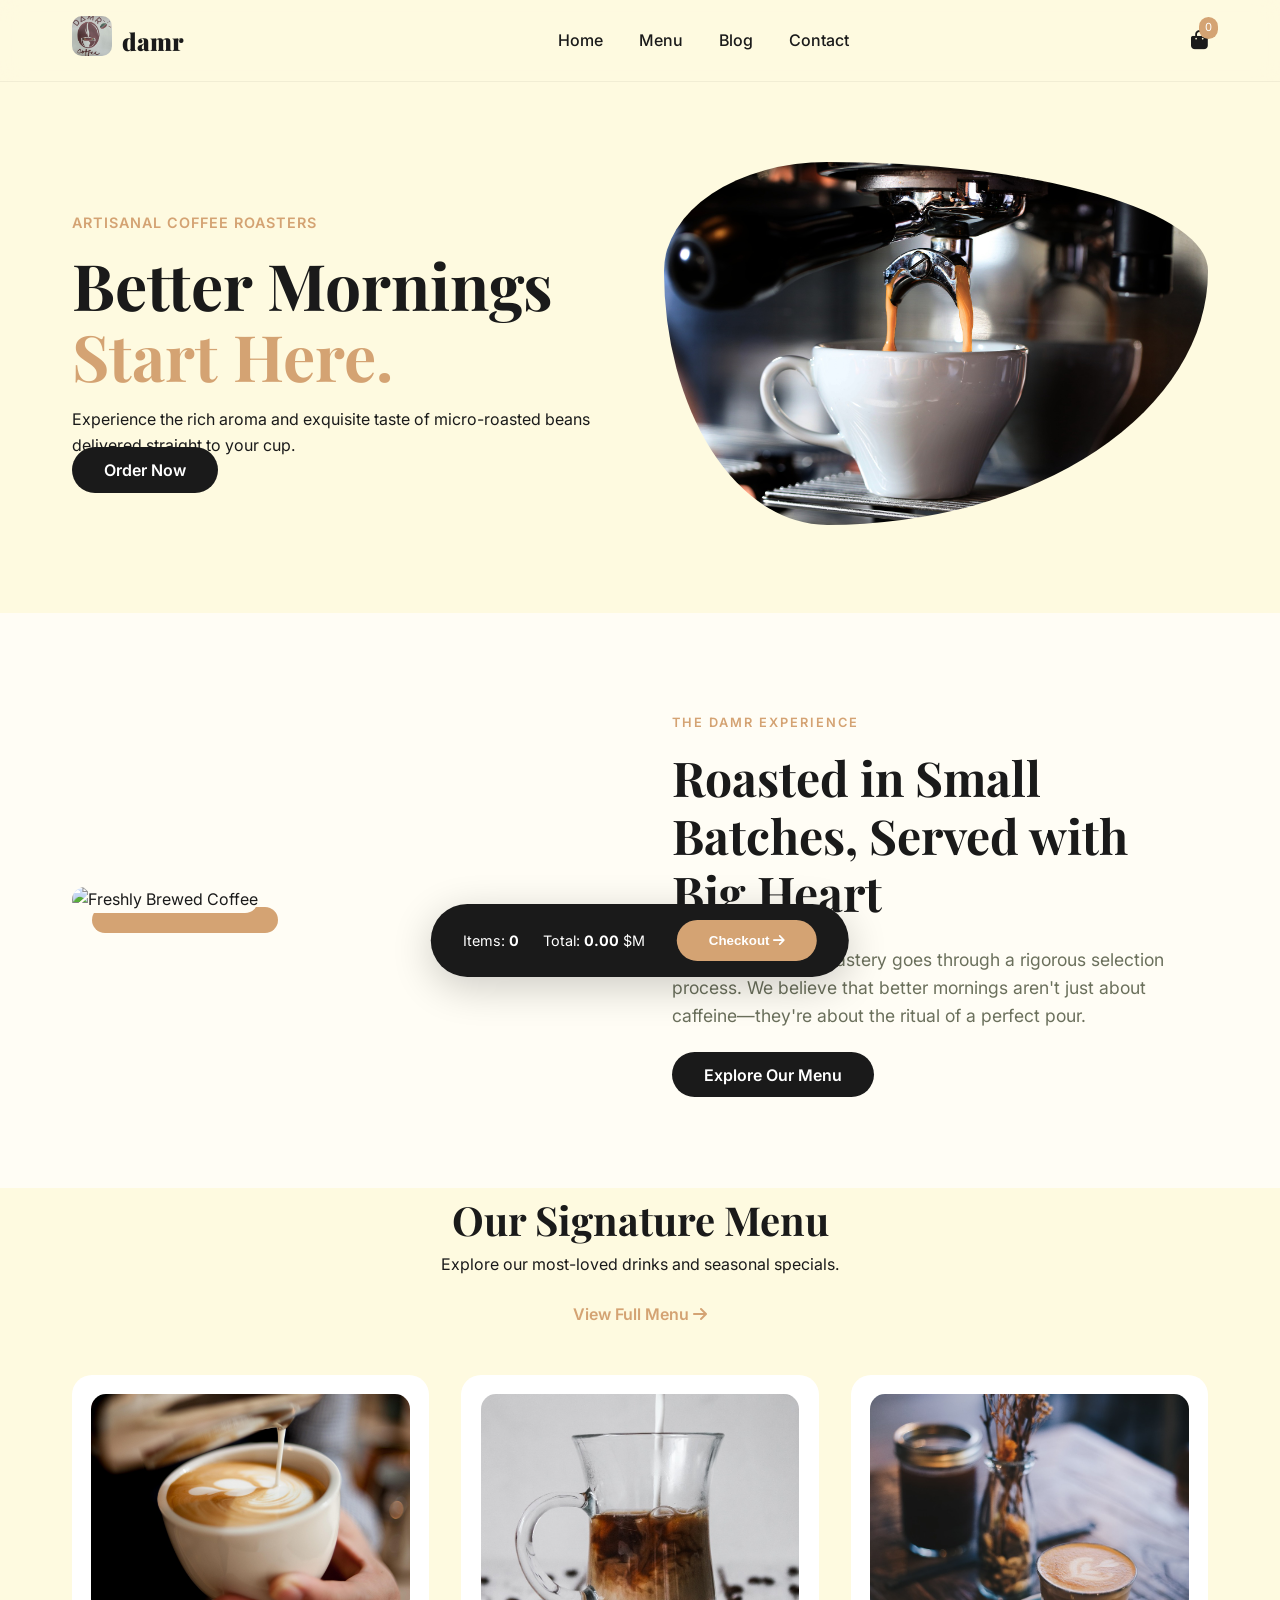
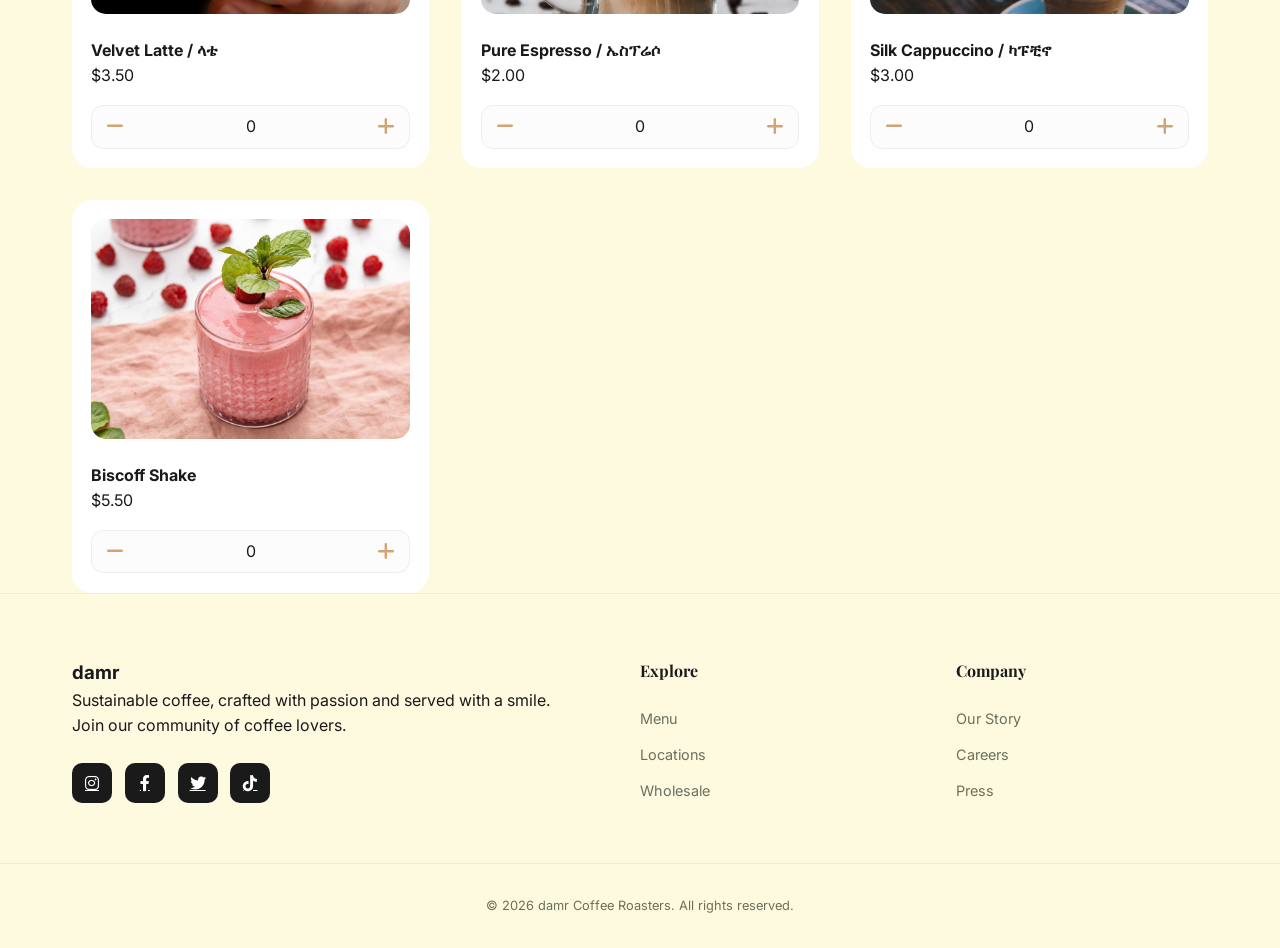
==== index.html @ 45ee6c29 "making a restaurant-web" ====
<!DOCTYPE html>
<html lang="en">
<head>
    <meta charset="UTF-8">
    <meta name="viewport" content="width=device-width, initial-scale=1.0">
    <title>damr | Premium Coffee Roasters</title>
    <link href="https://fonts.googleapis.com/css2?family=Inter:wght@300;400;600&family=Playfair+Display:wght@700;900&display=swap" rel="stylesheet">
    <link rel="stylesheet" href="https://cdnjs.cloudflare.com/ajax/libs/font-awesome/6.0.0/css/all.min.css">
    <link rel="stylesheet" href="style.css">
</head>
<body>

    <header class="header">
        <div class="container nav-wrapper">
            <div class="logo">
                <div class="logo-img-wrapper">
                    <img src="images/damr.jpg" alt="damr logo" onerror="this.src='https://placehold.co/40x40?text=D'">
                </div>
                <span>damr</span>
            </div>
            <nav class="navbar">
                <a href="#home" class="active">Home</a>
                <a href="pages/menu.html">Menu</a>
                <a href="#blog">Blog</a>
                <a href="pages/contact.html">Contact</a>
            </nav>
            <div class="nav-actions">
                <div class="cart-trigger">
                    <i class="fas fa-shopping-bag"></i>
                    <span class="cart-badge" id="item-count-badge">0</span>
                </div>
            </div>
        </div>
    </header>

    <main>
        <section class="hero" id="home">
            <div class="container hero-grid">
                <div class="hero-text">
                    <span class="tagline">Artisanal Coffee Roasters</span>
                    <h1>Better Mornings <br><span class="accent">Start Here.</span></h1>
                    <p>Experience the rich aroma and exquisite taste of micro-roasted beans delivered straight to your cup.</p>
                    <div class="hero-btns">
                        <a href="pages/menu.html" class="btn btn-primary">Order Now</a>
                    </div>
                </div>
                <div class="hero-visual">
                    <div class="image-blob">
                        <img src="images/p11.jpg" alt="Specialty Coffee">
                    </div>
                </div>
            </div>
        </section>

        <section class="discovery-section">
            <div class="container discovery-grid">
                <div class="discovery-image">
                    <img src="https://images.unsplash.com/photo-1495474472287-4d71bcdd2085?auto=format&fit=crop&q=80&w=1500" alt="Freshly Brewed Coffee">
                </div>
                <div class="discovery-content">
                    <span class="tagline">The damr Experience</span>
                    <h2>Roasted in Small Batches, Served with Big Heart</h2>
                    <p>Every bean in our roastery goes through a rigorous selection process. We believe that better mornings aren't just about caffeine—they're about the ritual of a perfect pour.</p>
                    <a href="pages/menu.html" class="btn btn-primary">Explore Our Menu</a>
                </div>
            </div>
        </section>

        <section class="menu-section" id="menu">
            <div class="container">
                <div class="section-header">
                    <h2>Our Signature Menu</h2>
                    <p>Explore our most-loved drinks and seasonal specials.</p>
                    <a href="pages/menu.html" class="view-all-link">View Full Menu <i class="fas fa-arrow-right"></i></a>
                </div>
                
                <div id="product-list" class="product-grid">
                    </div>

                <div class="cart-bar" id="cart-summary-bar">
                    <div class="cart-info">
                        <p>Items: <strong id="item-count">0</strong></p>
                        <p>Total: <strong id="total-bill">0.00</strong> $M</p>
                    </div>
                    <button id="checkout-btn" class="btn btn-accent">Checkout <i class="fas fa-arrow-right"></i></button>
                </div>
            </div>
        </section>
    </main>

    <footer class="footer">
        <div class="container footer-grid">
            <div class="footer-brand">
                <h3>damr</h3>
                <p>Sustainable coffee, crafted with passion and served with a smile. Join our community of coffee lovers.</p>
                <div class="socials">
                    <a href="#" class="ig"><i class="fab fa-instagram"></i></a>
                    <a href="#" class="fb"><i class="fab fa-facebook-f"></i></a>
                    <a href="#" class="tw"><i class="fab fa-twitter"></i></a>
                    <a href="#" class="tk"><i class="fab fa-tiktok"></i></a>
                </div>
            </div>
            <div class="footer-links">
                <h4>Explore</h4>
                <a href="pages/menu.html">Menu</a>
                <a href="#">Locations</a>
                <a href="#">Wholesale</a>
            </div>
            <div class="footer-links">
                <h4>Company</h4>
                <a href="#">Our Story</a>
                <a href="#">Careers</a>
                <a href="#">Press</a>
            </div>
        </div>
        <div class="copyright">
            &copy; 2026 damr Coffee Roasters. All rights reserved.
        </div>
    </footer>

    <script src="script.js"></script>
</body>
</html>
---- style.css ----
:root {
    --primary: #1a1a1a;
    --accent: #d4a373;
    --accent-hover: #bc8a5f;
    --bg-light: #fefae0;
    --white: #ffffff;
    --text-muted: #6b705c;
    --transition: all 0.4s cubic-bezier(0.165, 0.84, 0.44, 1);
}

* { margin: 0; padding: 0; box-sizing: border-box; scroll-behavior: smooth; }
@keyframes fadeIn {
    from { opacity: 0; transform: translateY(15px); }
    to { opacity: 1; transform: translateY(0); }
}

.product-card {
    opacity: 0; /* Ensures they only show once animation starts */
}

body {
    font-family: 'Inter', sans-serif;
    background-color: var(--bg-light);
    color: var(--primary);
    line-height: 1.6;
}

.container { max-width: 1200px; margin: 0 auto; padding: 0 2rem; }

/* Header & Nav */
.header {
    background: rgba(254, 250, 224, 0.85);
    backdrop-filter: blur(12px);
    padding: 1rem 0;
    position: sticky;
    top: 0;
    z-index: 1000;
    border-bottom: 1px solid rgba(0,0,0,0.05);
}

.nav-wrapper { display: flex; justify-content: space-between; align-items: center; }

.logo { display: flex; align-items: center; gap: 10px; font-family: 'Playfair Display', serif; font-size: 1.5rem; font-weight: 900; }
.logo-img-wrapper img { width: 40px; height: 40px; border-radius: 10px; object-fit: cover; }

.navbar a { margin-left: 2rem; text-decoration: none; color: var(--primary); font-weight: 500; transition: var(--transition); }
.navbar a:hover { color: var(--accent); }

.cart-trigger { position: relative; cursor: pointer; font-size: 1.2rem; }
.cart-badge { position: absolute; top: -8px; right: -10px; background: var(--accent); color: white; font-size: 0.7rem; padding: 2px 6px; border-radius: 50px; }

/* Hero */
.hero { padding: 80px 0; }
.hero-grid { display: grid; grid-template-columns: 1fr 1fr; align-items: center; gap: 3rem; }
.hero-text h1 { font-family: 'Playfair Display', serif; font-size: 4rem; line-height: 1.1; margin: 1rem 0; }
.hero-text .accent { color: var(--accent); }
.hero-visual img { width: 100%; border-radius: 30% 70% 70% 30% / 30% 30% 70% 70%; animation: morph 8s ease-in-out infinite; }

@keyframes morph {
    0% { border-radius: 30% 70% 70% 30% / 30% 30% 70% 70%; }
    50% { border-radius: 70% 30% 30% 70% / 70% 70% 30% 30%; }
    100% { border-radius: 30% 70% 70% 30% / 30% 30% 70% 70%; }
}

.btn { padding: 0.8rem 2rem; border-radius: 50px; text-decoration: none; font-weight: 600; cursor: pointer; border: none; transition: var(--transition); }
.btn-primary { background: var(--primary); color: white; }
.btn-accent { background: var(--accent); color: white; }

/* Menu */
.section-header { text-align: center; margin-bottom: 3rem; }
.section-header h2 { font-family: 'Playfair Display', serif; font-size: 2.5rem; }
.product-grid { display: grid; grid-template-columns: repeat(auto-fill, minmax(280px, 1fr)); gap: 2rem; }
.product-card { background: white; padding: 1.2rem; border-radius: 20px; transition: var(--transition); }
.product-card:hover { transform: translateY(-10px); box-shadow: 0 15px 30px rgba(0,0,0,0.05); }
.product-card img { width: 100%; height: 220px; object-fit: cover; border-radius: 15px; margin-bottom: 1rem; }

.qty-controls { display: flex; align-items: center; justify-content: space-between; background: #fcfcfc; padding: 0.5rem; border-radius: 12px; margin-top: 1rem; border: 1px solid #eee; }
.qty-btn { background: none; border: none; font-size: 1.2rem; cursor: pointer; color: var(--accent); width: 30px; }

/* Cart Bar */
.cart-bar { position: fixed; bottom: 2rem; left: 50%; transform: translateX(-50%) translateY(150%); background: var(--primary); color: white; padding: 1rem 2rem; border-radius: 100px; display: flex; align-items: center; gap: 2rem; transition: var(--transition); z-index: 1001; box-shadow: 0 10px 40px rgba(0,0,0,0.2); }
.cart-bar.visible { transform: translateX(-50%) translateY(0); }
.cart-info { display: flex; gap: 1.5rem; font-size: 0.9rem; }

/* Footer & Socials */
.footer { padding: 4rem 0 2rem; border-top: 1px solid rgba(0,0,0,0.05); }
.footer-grid { display: grid; grid-template-columns: 2fr 1fr 1fr; gap: 4rem; margin-bottom: 3rem; }
.footer-links h4 { margin-bottom: 1.5rem; font-family: 'Playfair Display', serif; }
.footer-links a { display: block; text-decoration: none; color: var(--text-muted); margin-bottom: 0.8rem; font-size: 0.9rem; }

.socials { display: flex; gap: 0.8rem; margin-top: 1.5rem; }
.socials a { 
    display: flex; align-items: center; justify-content: center; 
    width: 40px; height: 40px; background: var(--primary); 
    color: white; border-radius: 10px; transition: var(--transition); 
}
.socials a:hover { transform: translateY(-5px) rotate(5deg); }
.socials a.ig:hover { background: #E1306C; }
.socials a.fb:hover { background: #1877F2; }
.socials a.tw:hover { background: #1DA1F2; }

.copyright { text-align: center; padding-top: 2rem; border-top: 1px solid rgba(0,0,0,0.05); color: var(--text-muted); font-size: 0.8rem; width: 100%; }

/* Mobile */
@media (max-width: 768px) {
    .hero-grid { grid-template-columns: 1fr; text-align: center; }
    .hero-text h1 { font-size: 2.8rem; }
    .footer-grid { grid-template-columns: 1fr; gap: 2rem; }
    .navbar { display: none; }
}
/* Contact Page Specific Styles */
.contact-page {
    padding: 80px 0;
    min-height: 80vh;
    display: flex;
    align-items: center;
}

.contact-container {
    display: grid;
    grid-template-columns: 1fr 1.5fr;
    background: white;
    border-radius: 30px;
    overflow: hidden;
    box-shadow: 0 20px 60px rgba(0,0,0,0.05);
}

.contact-info-panel {
    background: var(--primary);
    color: white;
    padding: 3rem;
}

.contact-info-panel h2 {
    font-family: 'Playfair Display', serif;
    font-size: 2.5rem;
    margin-bottom: 1rem;
}

.info-item {
    display: flex;
    gap: 1.5rem;
    margin: 2rem 0;
}

.info-item i {
    color: var(--accent);
    font-size: 1.5rem;
    margin-top: 5px;
}

.contact-form-panel {
    padding: 3rem;
}

.form-group {
    margin-bottom: 1.5rem;
}

.form-group label {
    display: block;
    font-weight: 600;
    margin-bottom: 0.5rem;
    font-size: 0.9rem;
}

.form-group input, 
.form-group textarea {
    width: 100%;
    padding: 0.8rem 1rem;
    border-radius: 12px;
    border: 1px solid #eee;
    background: #fcfcfc;
    font-family: inherit;
    transition: var(--transition);
}

.form-group input:focus, 
.form-group textarea:focus {
    outline: none;
    border-color: var(--accent);
    background: white;
}

@media (max-width: 768px) {
    .contact-container { grid-template-columns: 1fr; }
    .contact-info-panel { padding: 2rem; }
}
/* Discovery Section (The Middle Part) */
.discovery-section {
    padding: 100px 0;
    background-color: #fffdf5; /* Subtle contrast from the main background */
}

.discovery-grid {
    display: grid;
    grid-template-columns: 1fr 1fr;
    gap: 4rem;
    align-items: center;
}

.discovery-image img {
    width: 100%;
    border-radius: 24px;
    box-shadow: 20px 20px 0px var(--accent); /* Creative offset shadow */
    object-fit: cover;
}

.discovery-content .tagline {
    color: var(--accent);
    text-transform: uppercase;
    letter-spacing: 2px;
    font-size: 0.8rem;
    font-weight: 600;
}

.discovery-content h2 {
    font-family: 'Playfair Display', serif;
    font-size: 3rem;
    margin: 1rem 0 1.5rem;
    line-height: 1.2;
}

.discovery-content p {
    margin-bottom: 2rem;
    color: var(--text-muted);
    font-size: 1.1rem;
}

/* Menu Page Tabs & View All Link */
.menu-tabs {
    display: flex;
    justify-content: center;
    gap: 1.5rem;
    margin: 2rem 0 3rem;
}

.tab-btn {
    background: transparent;
    border: 2px solid var(--accent);
    color: var(--primary);
    padding: 0.8rem 2rem;
    border-radius: 50px;
    font-weight: 600;
    cursor: pointer;
    transition: var(--transition);
}

.tab-btn.active {
    background: var(--accent);
    color: white;
}

.view-all-link {
    display: inline-block;
    margin-top: 1.5rem;
    text-decoration: none;
    color: var(--accent);
    font-weight: 600;
    transition: var(--transition);
}

.view-all-link:hover {
    transform: translateX(5px);
}

/* TikTok Social Icon Color */
.socials a.tk:hover {
    background: #000000; /* TikTok Black */
    color: #ff0050; /* TikTok Pink/Cyan vibe */
    text-shadow: 2px 0 #00f2ea;
}

/* Utility Tagline */
.tagline {
    display: block;
    color: var(--accent);
    font-weight: 600;
    font-size: 0.9rem;
    text-transform: uppercase;
    letter-spacing: 1px;
}

/* Mobile Adjustments for Discovery Section */
@media (max-width: 768px) {
    .discovery-grid {
        grid-template-columns: 1fr;
        text-align: center;
        gap: 2rem;
    }
    .discovery-image {
        order: 2; /* Image goes below text on mobile */
    }
    .discovery-image img {
        box-shadow: 10px 10px 0px var(--accent);
    }
}
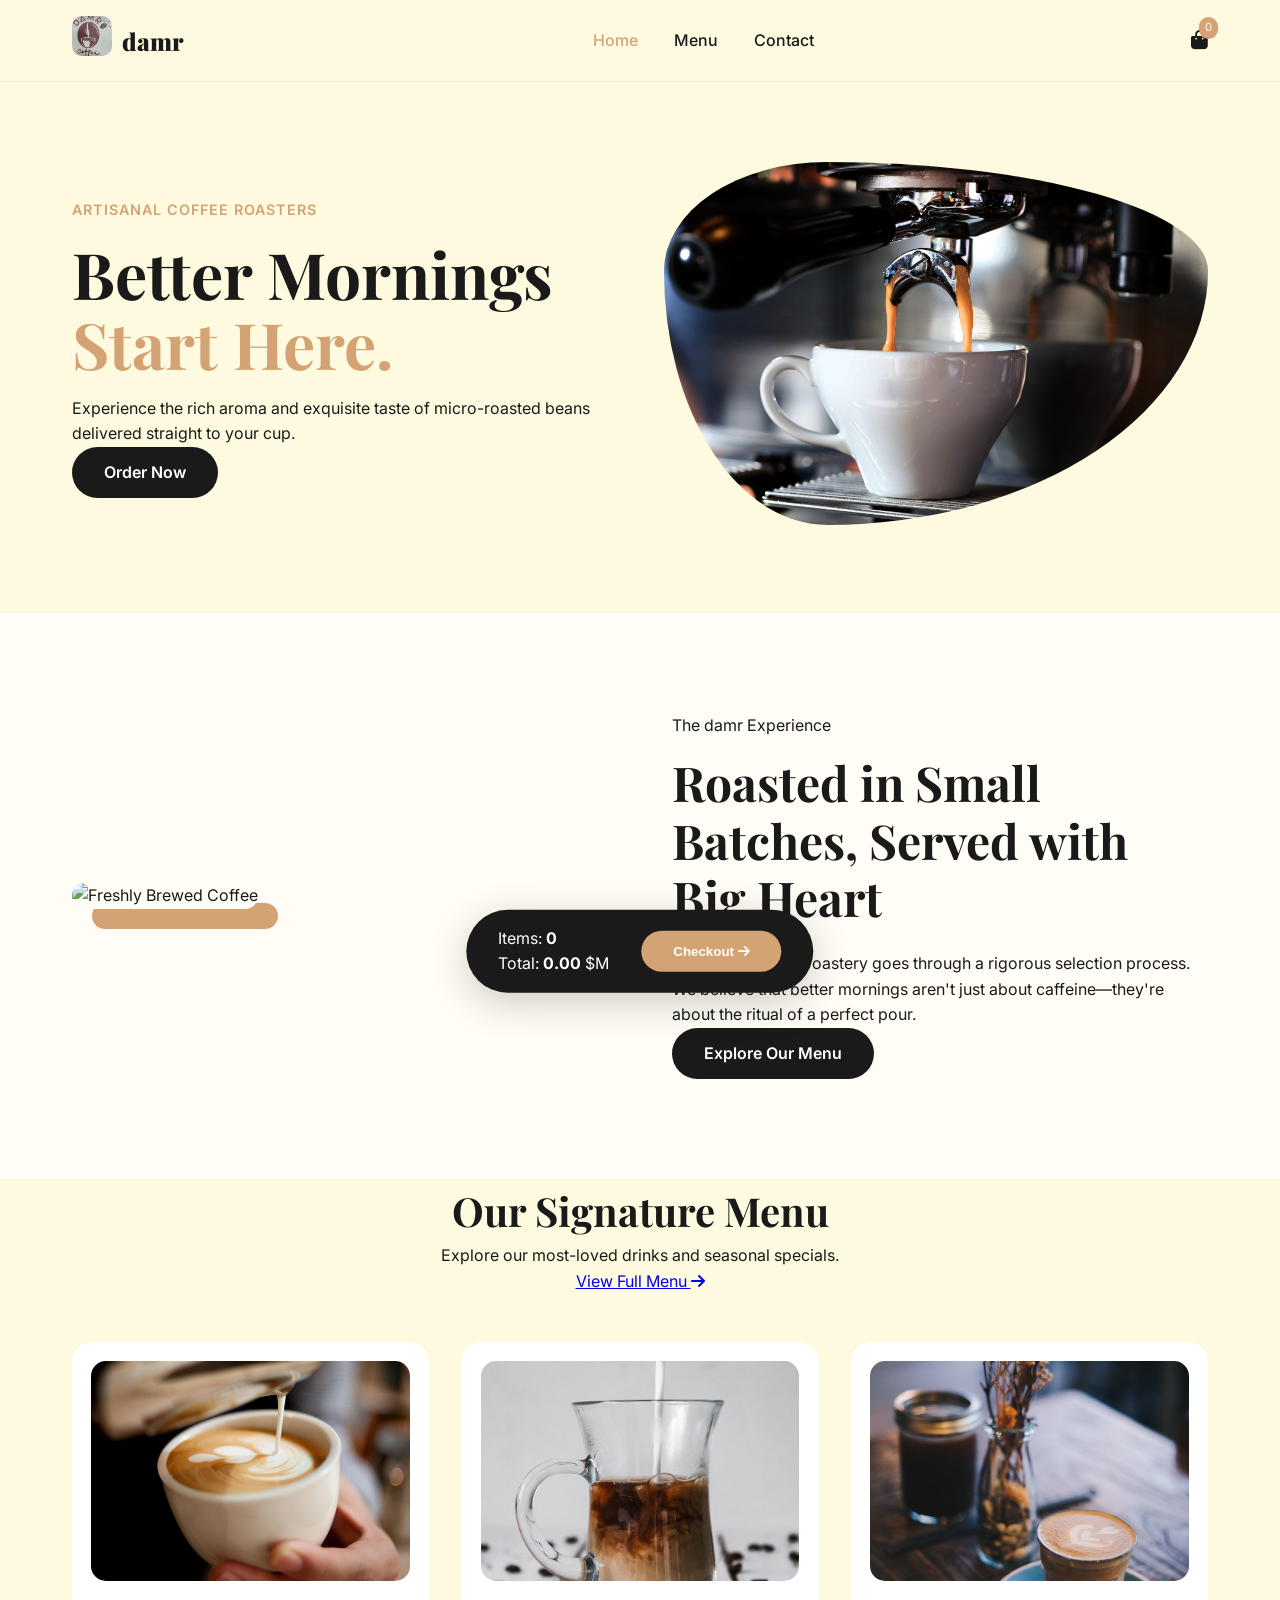
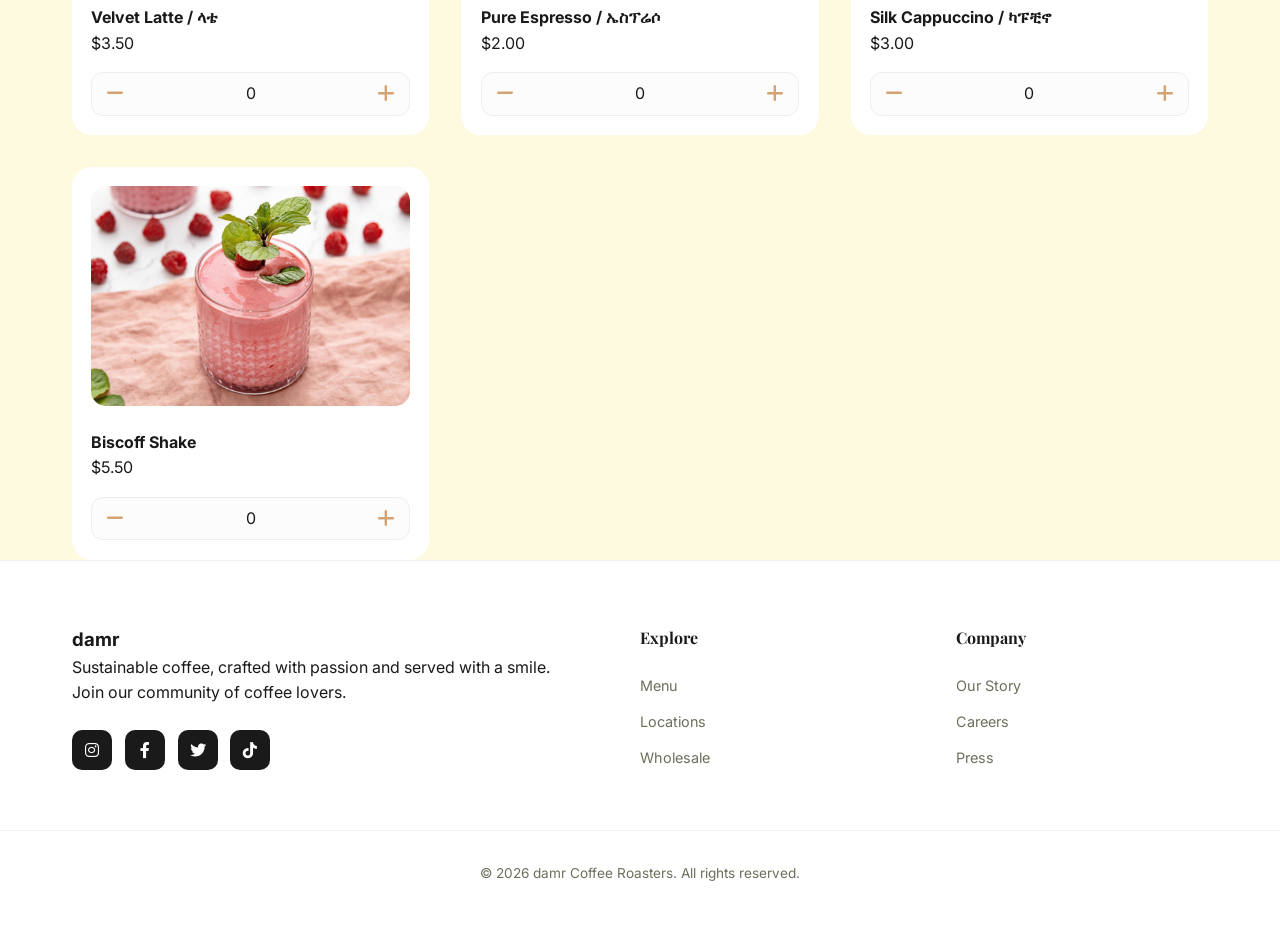
==== commit e42fc5ba: "making this web responsive" ====
--- a/index.html
+++ b/index.html
@@ -21,7 +21,6 @@
             <nav class="navbar">
                 <a href="#home" class="active">Home</a>
                 <a href="pages/menu.html">Menu</a>
-                <a href="#blog">Blog</a>
                 <a href="pages/contact.html">Contact</a>
             </nav>
             <div class="nav-actions">
@@ -94,10 +93,10 @@
                 <h3>damr</h3>
                 <p>Sustainable coffee, crafted with passion and served with a smile. Join our community of coffee lovers.</p>
                 <div class="socials">
-                    <a href="#" class="ig"><i class="fab fa-instagram"></i></a>
-                    <a href="#" class="fb"><i class="fab fa-facebook-f"></i></a>
-                    <a href="#" class="tw"><i class="fab fa-twitter"></i></a>
-                    <a href="#" class="tk"><i class="fab fa-tiktok"></i></a>
+                    <a href="https://www.instagram.com/the_unwritten_loop/" class="ig"><i class="fab fa-instagram"></i></a>
+                    <a href="https://web.facebook.com/TeddyAfroMusic" class="fb"><i class="fab fa-facebook-f"></i></a>
+                    <a href="https://x.com/teddyafromuzika" class="tw"><i class="fab fa-twitter"></i></a>
+                    <a href="https://www.tiktok.com/@adonaymada?is_from_webapp=1&sender_device=pc" class="tk"><i class="fab fa-tiktok"></i></a>
                 </div>
             </div>
             <div class="footer-links">
--- a/style.css
+++ b/style.css
@@ -1,3 +1,4 @@
+/* --- Root Variables & Base Styles --- */
 :root {
     --primary: #1a1a1a;
     --accent: #d4a373;
@@ -8,14 +9,11 @@
     --transition: all 0.4s cubic-bezier(0.165, 0.84, 0.44, 1);
 }
 
-* { margin: 0; padding: 0; box-sizing: border-box; scroll-behavior: smooth; }
-@keyframes fadeIn {
-    from { opacity: 0; transform: translateY(15px); }
-    to { opacity: 1; transform: translateY(0); }
-}
-
-.product-card {
-    opacity: 0; /* Ensures they only show once animation starts */
+* { 
+    margin: 0; 
+    padding: 0; 
+    box-sizing: border-box; 
+    scroll-behavior: smooth; 
 }
 
 body {
@@ -25,9 +23,25 @@
     line-height: 1.6;
 }
 
-.container { max-width: 1200px; margin: 0 auto; padding: 0 2rem; }
-
-/* Header & Nav */
+.container { 
+    max-width: 1200px; 
+    margin: 0 auto; 
+    padding: 0 2rem; 
+}
+
+/* --- Animations --- */
+@keyframes fadeIn {
+    from { opacity: 0; transform: translateY(15px); }
+    to { opacity: 1; transform: translateY(0); }
+}
+
+@keyframes morph {
+    0% { border-radius: 30% 70% 70% 30% / 30% 30% 70% 70%; }
+    50% { border-radius: 70% 30% 30% 70% / 70% 70% 30% 30%; }
+    100% { border-radius: 30% 70% 70% 30% / 30% 30% 70% 70%; }
+}
+
+/* --- Header & Navigation --- */
 .header {
     background: rgba(254, 250, 224, 0.85);
     backdrop-filter: blur(12px);
@@ -38,75 +52,342 @@
     border-bottom: 1px solid rgba(0,0,0,0.05);
 }
 
-.nav-wrapper { display: flex; justify-content: space-between; align-items: center; }
-
-.logo { display: flex; align-items: center; gap: 10px; font-family: 'Playfair Display', serif; font-size: 1.5rem; font-weight: 900; }
-.logo-img-wrapper img { width: 40px; height: 40px; border-radius: 10px; object-fit: cover; }
-
-.navbar a { margin-left: 2rem; text-decoration: none; color: var(--primary); font-weight: 500; transition: var(--transition); }
-.navbar a:hover { color: var(--accent); }
-
-.cart-trigger { position: relative; cursor: pointer; font-size: 1.2rem; }
-.cart-badge { position: absolute; top: -8px; right: -10px; background: var(--accent); color: white; font-size: 0.7rem; padding: 2px 6px; border-radius: 50px; }
-
-/* Hero */
+.nav-wrapper { 
+    display: flex; 
+    justify-content: space-between; 
+    align-items: center; 
+}
+
+.logo { 
+    display: flex; 
+    align-items: center; 
+    gap: 10px; 
+    font-family: 'Playfair Display', serif; 
+    font-size: 1.5rem; 
+    font-weight: 900; 
+}
+
+.logo-img-wrapper img { 
+    width: 40px; 
+    height: 40px; 
+    border-radius: 10px; 
+    object-fit: cover; 
+}
+
+.navbar a { 
+    margin-left: 2rem; 
+    text-decoration: none; 
+    color: var(--primary); 
+    font-weight: 500; 
+    transition: var(--transition); 
+}
+
+.navbar a:hover, .navbar a.active { 
+    color: var(--accent); 
+}
+
+.cart-trigger { 
+    position: relative; 
+    cursor: pointer; 
+    font-size: 1.2rem; 
+}
+
+.cart-badge { 
+    position: absolute; 
+    top: -8px; 
+    right: -10px; 
+    background: var(--accent); 
+    color: white; 
+    font-size: 0.7rem; 
+    padding: 2px 6px; 
+    border-radius: 50px; 
+}
+
+/* --- Hero Section --- */
 .hero { padding: 80px 0; }
-.hero-grid { display: grid; grid-template-columns: 1fr 1fr; align-items: center; gap: 3rem; }
-.hero-text h1 { font-family: 'Playfair Display', serif; font-size: 4rem; line-height: 1.1; margin: 1rem 0; }
+.hero-grid { 
+    display: grid; 
+    grid-template-columns: 1fr 1fr; 
+    align-items: center; 
+    gap: 3rem; 
+}
+
+.hero-text .tagline {
+    color: var(--accent);
+    font-weight: 600;
+    text-transform: uppercase;
+    letter-spacing: 1px;
+    font-size: 0.9rem;
+}
+
+.hero-text h1 { 
+    font-family: 'Playfair Display', serif; 
+    font-size: 4rem; 
+    line-height: 1.1; 
+    margin: 1rem 0; 
+}
+
 .hero-text .accent { color: var(--accent); }
-.hero-visual img { width: 100%; border-radius: 30% 70% 70% 30% / 30% 30% 70% 70%; animation: morph 8s ease-in-out infinite; }
-
-@keyframes morph {
-    0% { border-radius: 30% 70% 70% 30% / 30% 30% 70% 70%; }
-    50% { border-radius: 70% 30% 30% 70% / 70% 70% 30% 30%; }
-    100% { border-radius: 30% 70% 70% 30% / 30% 30% 70% 70%; }
-}
-
-.btn { padding: 0.8rem 2rem; border-radius: 50px; text-decoration: none; font-weight: 600; cursor: pointer; border: none; transition: var(--transition); }
+
+.hero-visual img { 
+    width: 100%; 
+    border-radius: 30% 70% 70% 30% / 30% 30% 70% 70%; 
+    animation: morph 8s ease-in-out infinite; 
+}
+
+/* --- Discovery Section (The Middle Part) --- */
+.discovery-section {
+    padding: 100px 0;
+    background-color: #fffdf5;
+}
+
+.discovery-grid {
+    display: grid;
+    grid-template-columns: 1fr 1fr;
+    gap: 4rem;
+    align-items: center;
+}
+
+.discovery-image img {
+    width: 100%;
+    border-radius: 24px;
+    box-shadow: 20px 20px 0px var(--accent);
+    object-fit: cover;
+}
+
+.discovery-content h2 {
+    font-family: 'Playfair Display', serif;
+    font-size: 3rem;
+    margin: 1rem 0 1.5rem;
+    line-height: 1.2;
+}
+
+/* --- Menu & Product Grid --- */
+.section-header { 
+    text-align: center; 
+    margin-bottom: 3rem; 
+}
+
+.section-header h2 { 
+    font-family: 'Playfair Display', serif; 
+    font-size: 2.5rem; 
+}
+
+.menu-tabs {
+    display: flex;
+    justify-content: center;
+    gap: 1.5rem;
+    margin-bottom: 3rem;
+}
+
+.product-grid { 
+    display: grid; 
+    grid-template-columns: repeat(auto-fill, minmax(280px, 1fr)); 
+    gap: 2rem; 
+}
+
+.product-card { 
+    background: white; 
+    padding: 1.2rem; 
+    border-radius: 20px; 
+    transition: var(--transition); 
+    opacity: 0; /* Animated via JS */
+}
+
+.product-card:hover { 
+    transform: translateY(-10px); 
+    box-shadow: 0 15px 30px rgba(0,0,0,0.05); 
+}
+
+.product-card img { 
+    width: 100%; 
+    height: 220px; 
+    object-fit: cover; 
+    border-radius: 15px; 
+    margin-bottom: 1rem; 
+}
+
+/* --- Components (Buttons & Controls) --- */
+.btn { 
+    padding: 0.8rem 2rem; 
+    border-radius: 50px; 
+    text-decoration: none; 
+    font-weight: 600; 
+    cursor: pointer; 
+    border: none; 
+    display: inline-block;
+    transition: var(--transition); 
+}
+
 .btn-primary { background: var(--primary); color: white; }
+.btn-primary:hover { background: #333; transform: translateY(-2px); }
+
 .btn-accent { background: var(--accent); color: white; }
 
-/* Menu */
-.section-header { text-align: center; margin-bottom: 3rem; }
-.section-header h2 { font-family: 'Playfair Display', serif; font-size: 2.5rem; }
-.product-grid { display: grid; grid-template-columns: repeat(auto-fill, minmax(280px, 1fr)); gap: 2rem; }
-.product-card { background: white; padding: 1.2rem; border-radius: 20px; transition: var(--transition); }
-.product-card:hover { transform: translateY(-10px); box-shadow: 0 15px 30px rgba(0,0,0,0.05); }
-.product-card img { width: 100%; height: 220px; object-fit: cover; border-radius: 15px; margin-bottom: 1rem; }
-
-.qty-controls { display: flex; align-items: center; justify-content: space-between; background: #fcfcfc; padding: 0.5rem; border-radius: 12px; margin-top: 1rem; border: 1px solid #eee; }
-.qty-btn { background: none; border: none; font-size: 1.2rem; cursor: pointer; color: var(--accent); width: 30px; }
-
-/* Cart Bar */
-.cart-bar { position: fixed; bottom: 2rem; left: 50%; transform: translateX(-50%) translateY(150%); background: var(--primary); color: white; padding: 1rem 2rem; border-radius: 100px; display: flex; align-items: center; gap: 2rem; transition: var(--transition); z-index: 1001; box-shadow: 0 10px 40px rgba(0,0,0,0.2); }
+.tab-btn {
+    background: transparent;
+    border: 2px solid var(--accent);
+    color: var(--primary);
+    padding: 0.6rem 1.8rem;
+    border-radius: 50px;
+    font-weight: 600;
+    cursor: pointer;
+}
+
+.tab-btn.active {
+    background: var(--accent);
+    color: white;
+}
+
+.qty-controls { 
+    display: flex; 
+    align-items: center; 
+    justify-content: space-between; 
+    background: #fcfcfc; 
+    padding: 0.5rem; 
+    border-radius: 12px; 
+    margin-top: 1rem; 
+    border: 1px solid #eee; 
+}
+
+.qty-btn { 
+    background: none; 
+    border: none; 
+    font-size: 1.2rem; 
+    cursor: pointer; 
+    color: var(--accent); 
+    width: 30px; 
+}
+
+/* --- Cart Bar --- */
+.cart-bar { 
+    position: fixed; 
+    bottom: 2rem; 
+    left: 50%; 
+    transform: translateX(-50%) translateY(150%); 
+    background: var(--primary); 
+    color: white; 
+    padding: 1rem 2rem; 
+    border-radius: 100px; 
+    display: flex; 
+    align-items: center; 
+    gap: 2rem; 
+    transition: var(--transition); 
+    z-index: 1001; 
+    box-shadow: 0 10px 40px rgba(0,0,0,0.2); 
+}
+
 .cart-bar.visible { transform: translateX(-50%) translateY(0); }
-.cart-info { display: flex; gap: 1.5rem; font-size: 0.9rem; }
-
-/* Footer & Socials */
-.footer { padding: 4rem 0 2rem; border-top: 1px solid rgba(0,0,0,0.05); }
-.footer-grid { display: grid; grid-template-columns: 2fr 1fr 1fr; gap: 4rem; margin-bottom: 3rem; }
+
+/* --- Footer --- */
+.footer { 
+    padding: 4rem 0 2rem; 
+    border-top: 1px solid rgba(0,0,0,0.05); 
+    background: #fff;
+}
+
+.footer-grid { 
+    display: grid; 
+    grid-template-columns: 2fr 1fr 1fr; 
+    gap: 4rem; 
+    margin-bottom: 3rem; 
+}
+
 .footer-links h4 { margin-bottom: 1.5rem; font-family: 'Playfair Display', serif; }
-.footer-links a { display: block; text-decoration: none; color: var(--text-muted); margin-bottom: 0.8rem; font-size: 0.9rem; }
-
-.socials { display: flex; gap: 0.8rem; margin-top: 1.5rem; }
+
+.footer-links a { 
+    display: block; 
+    text-decoration: none; 
+    color: var(--text-muted); 
+    margin-bottom: 0.8rem; 
+    font-size: 0.9rem; 
+}
+
+/* --- Social Icons & Copyright --- */
+.socials { 
+    display: flex; 
+    gap: 0.8rem; 
+    margin-top: 1.5rem; 
+}
+
 .socials a { 
-    display: flex; align-items: center; justify-content: center; 
-    width: 40px; height: 40px; background: var(--primary); 
-    color: white; border-radius: 10px; transition: var(--transition); 
-}
-.socials a:hover { transform: translateY(-5px) rotate(5deg); }
+    display: flex; 
+    align-items: center; 
+    justify-content: center; 
+    width: 40px; 
+    height: 40px; 
+    background: var(--primary); 
+    color: white; 
+    border-radius: 10px; 
+    text-decoration: none;
+    transition: var(--transition); 
+}
+
+.socials a:hover { transform: translateY(-5px) rotate(8deg); }
 .socials a.ig:hover { background: #E1306C; }
 .socials a.fb:hover { background: #1877F2; }
 .socials a.tw:hover { background: #1DA1F2; }
-
-.copyright { text-align: center; padding-top: 2rem; border-top: 1px solid rgba(0,0,0,0.05); color: var(--text-muted); font-size: 0.8rem; width: 100%; }
-
-/* Mobile */
+.socials a.tk:hover { background: #000000; color: #ff0050; text-shadow: 2px 0 #00f2ea; }
+
+.copyright { 
+    text-align: center; 
+    padding: 2rem 0; 
+    border-top: 1px solid rgba(0,0,0,0.05); 
+    color: var(--text-muted); 
+    font-size: 0.85rem; 
+    width: 100%; 
+}
+
+/* --- Mobile Responsive (Includes Bottom Nav Fix) --- */
 @media (max-width: 768px) {
-    .hero-grid { grid-template-columns: 1fr; text-align: center; }
+    body { padding-bottom: 70px; } /* Space for bottom nav */
+
+    .hero-grid, .discovery-grid { 
+        grid-template-columns: 1fr; 
+        text-align: center; 
+    }
+
+    .discovery-image { order: 2; }
     .hero-text h1 { font-size: 2.8rem; }
     .footer-grid { grid-template-columns: 1fr; gap: 2rem; }
-    .navbar { display: none; }
+
+    /* Mobile Bottom Navigation Bar */
+    .navbar {
+        display: flex !important;
+        position: fixed;
+        bottom: 0;
+        left: 0;
+        width: 100%;
+        background: white;
+        padding: 0.8rem 0;
+        justify-content: space-around;
+        box-shadow: 0 -5px 20px rgba(0,0,0,0.1);
+        z-index: 2000;
+        border-top: 1px solid #eee;
+    }
+
+    .navbar a {
+        margin: 0;
+        font-size: 0.7rem;
+        display: flex;
+        flex-direction: column;
+        align-items: center;
+        gap: 4px;
+        color: var(--text-muted);
+    }
+
+    /* FontAwesome Icons for Mobile Bar */
+    .navbar a::before {
+        font-family: "Font Awesome 6 Free";
+        font-weight: 900;
+        font-size: 1.2rem;
+    }
+    .navbar a[href*="home"]::before { content: "\f015"; }
+    .navbar a[href*="menu"]::before { content: "\f2e7"; }
+    .navbar a[href*="blog"]::before { content: "\f303"; }
+    .navbar a[href*="contact"]::before { content: "\f0e0"; }
+
+    .nav-actions { display: none; } /* Hide duplicate actions on small screens */
 }
 /* Contact Page Specific Styles */
 .contact-page {
@@ -185,113 +466,4 @@
 @media (max-width: 768px) {
     .contact-container { grid-template-columns: 1fr; }
     .contact-info-panel { padding: 2rem; }
-}
-/* Discovery Section (The Middle Part) */
-.discovery-section {
-    padding: 100px 0;
-    background-color: #fffdf5; /* Subtle contrast from the main background */
-}
-
-.discovery-grid {
-    display: grid;
-    grid-template-columns: 1fr 1fr;
-    gap: 4rem;
-    align-items: center;
-}
-
-.discovery-image img {
-    width: 100%;
-    border-radius: 24px;
-    box-shadow: 20px 20px 0px var(--accent); /* Creative offset shadow */
-    object-fit: cover;
-}
-
-.discovery-content .tagline {
-    color: var(--accent);
-    text-transform: uppercase;
-    letter-spacing: 2px;
-    font-size: 0.8rem;
-    font-weight: 600;
-}
-
-.discovery-content h2 {
-    font-family: 'Playfair Display', serif;
-    font-size: 3rem;
-    margin: 1rem 0 1.5rem;
-    line-height: 1.2;
-}
-
-.discovery-content p {
-    margin-bottom: 2rem;
-    color: var(--text-muted);
-    font-size: 1.1rem;
-}
-
-/* Menu Page Tabs & View All Link */
-.menu-tabs {
-    display: flex;
-    justify-content: center;
-    gap: 1.5rem;
-    margin: 2rem 0 3rem;
-}
-
-.tab-btn {
-    background: transparent;
-    border: 2px solid var(--accent);
-    color: var(--primary);
-    padding: 0.8rem 2rem;
-    border-radius: 50px;
-    font-weight: 600;
-    cursor: pointer;
-    transition: var(--transition);
-}
-
-.tab-btn.active {
-    background: var(--accent);
-    color: white;
-}
-
-.view-all-link {
-    display: inline-block;
-    margin-top: 1.5rem;
-    text-decoration: none;
-    color: var(--accent);
-    font-weight: 600;
-    transition: var(--transition);
-}
-
-.view-all-link:hover {
-    transform: translateX(5px);
-}
-
-/* TikTok Social Icon Color */
-.socials a.tk:hover {
-    background: #000000; /* TikTok Black */
-    color: #ff0050; /* TikTok Pink/Cyan vibe */
-    text-shadow: 2px 0 #00f2ea;
-}
-
-/* Utility Tagline */
-.tagline {
-    display: block;
-    color: var(--accent);
-    font-weight: 600;
-    font-size: 0.9rem;
-    text-transform: uppercase;
-    letter-spacing: 1px;
-}
-
-/* Mobile Adjustments for Discovery Section */
-@media (max-width: 768px) {
-    .discovery-grid {
-        grid-template-columns: 1fr;
-        text-align: center;
-        gap: 2rem;
-    }
-    .discovery-image {
-        order: 2; /* Image goes below text on mobile */
-    }
-    .discovery-image img {
-        box-shadow: 10px 10px 0px var(--accent);
-    }
 }
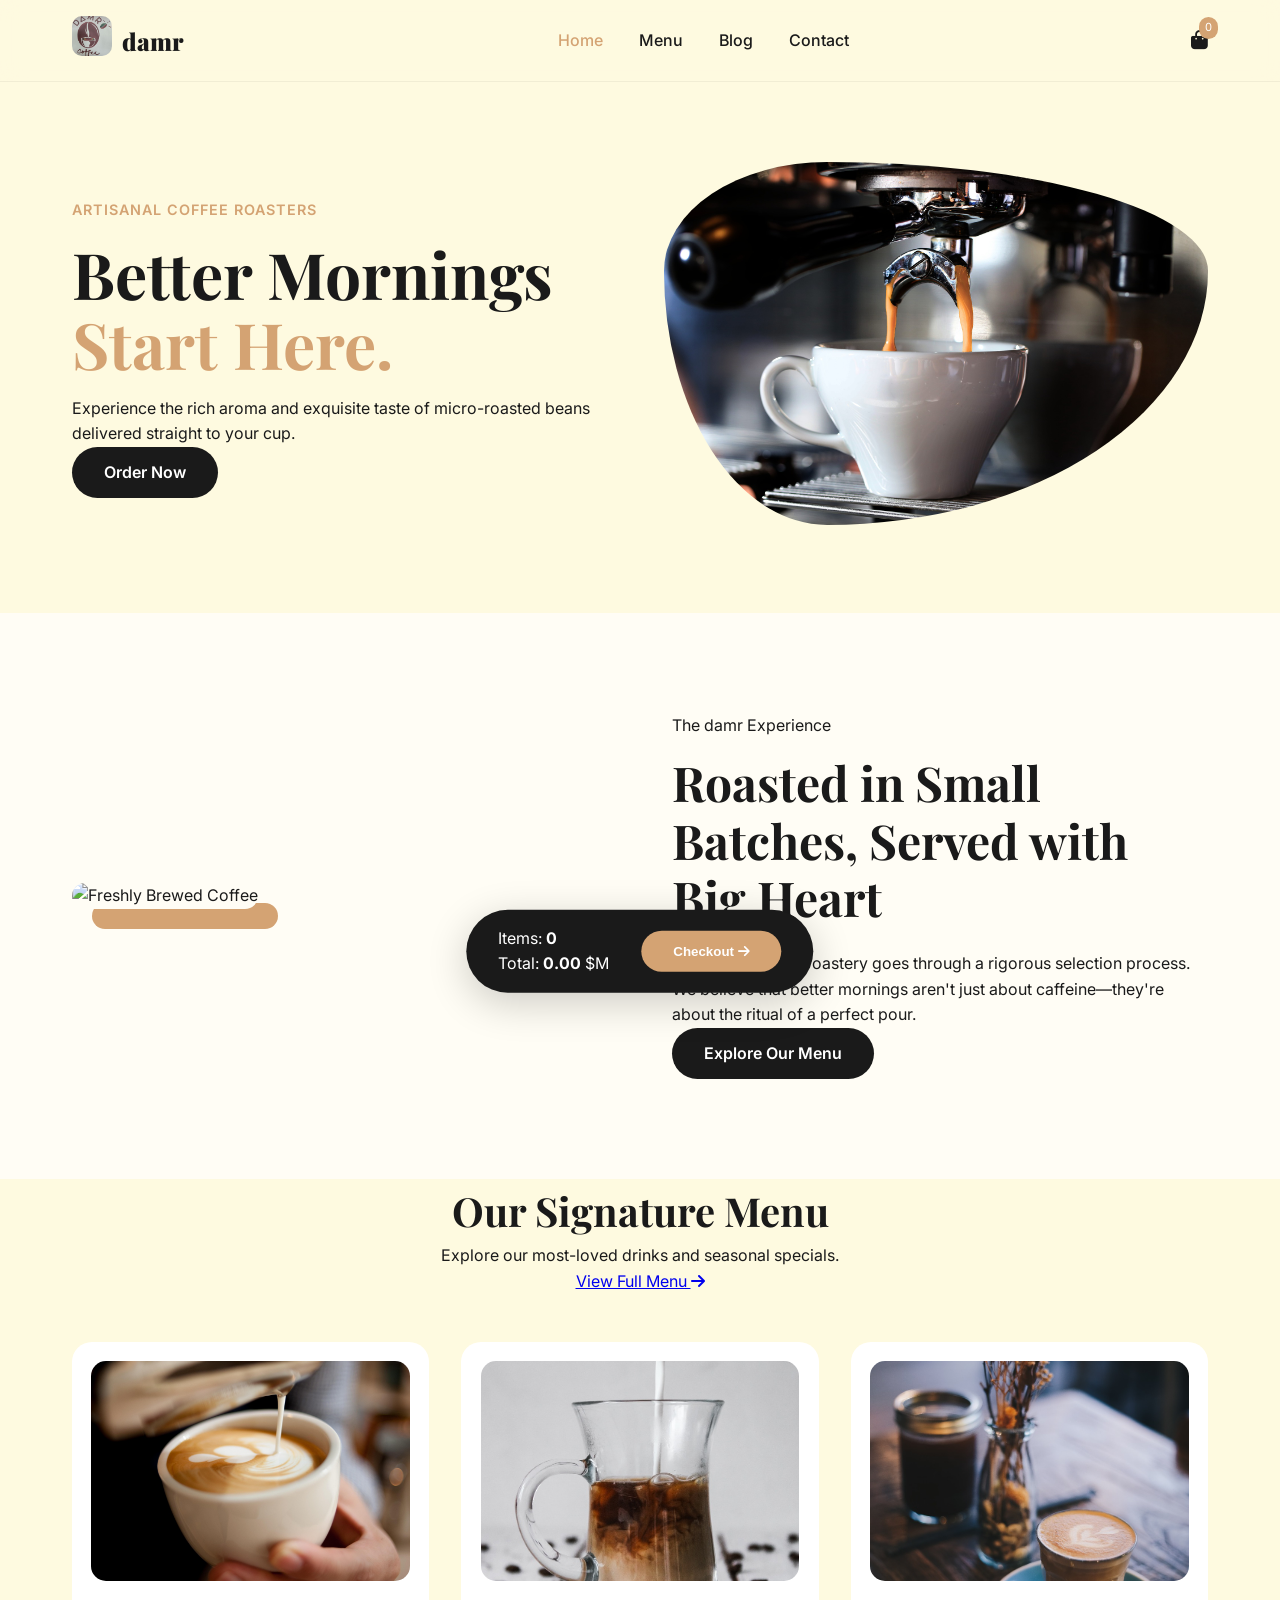
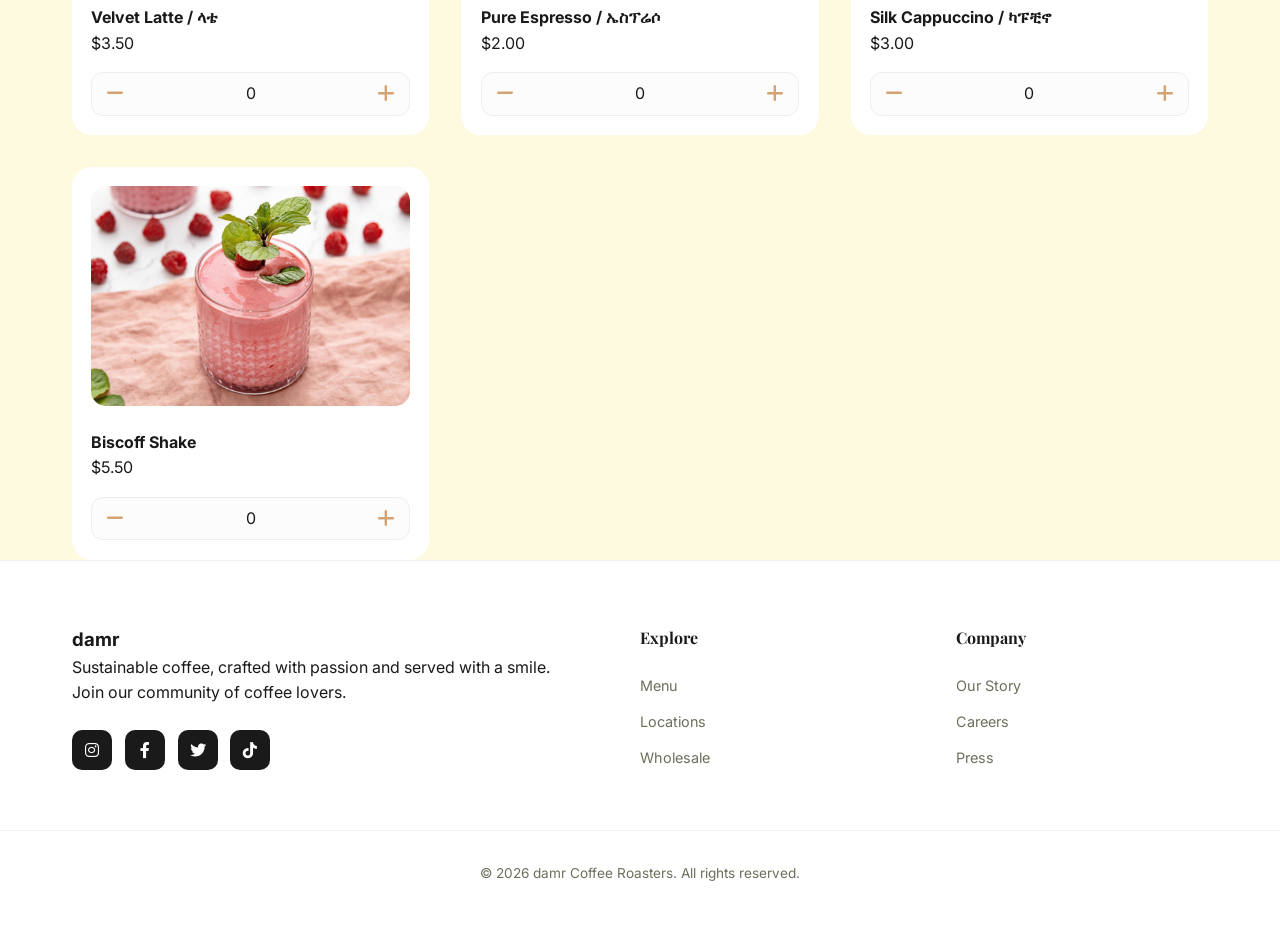
==== commit 6ef96d7f: "making the socila media button funcitional" ====
--- a/index.html
+++ b/index.html
@@ -21,6 +21,7 @@
             <nav class="navbar">
                 <a href="#home" class="active">Home</a>
                 <a href="pages/menu.html">Menu</a>
+                <a href="#blog">Blog</a>
                 <a href="pages/contact.html">Contact</a>
             </nav>
             <div class="nav-actions">
